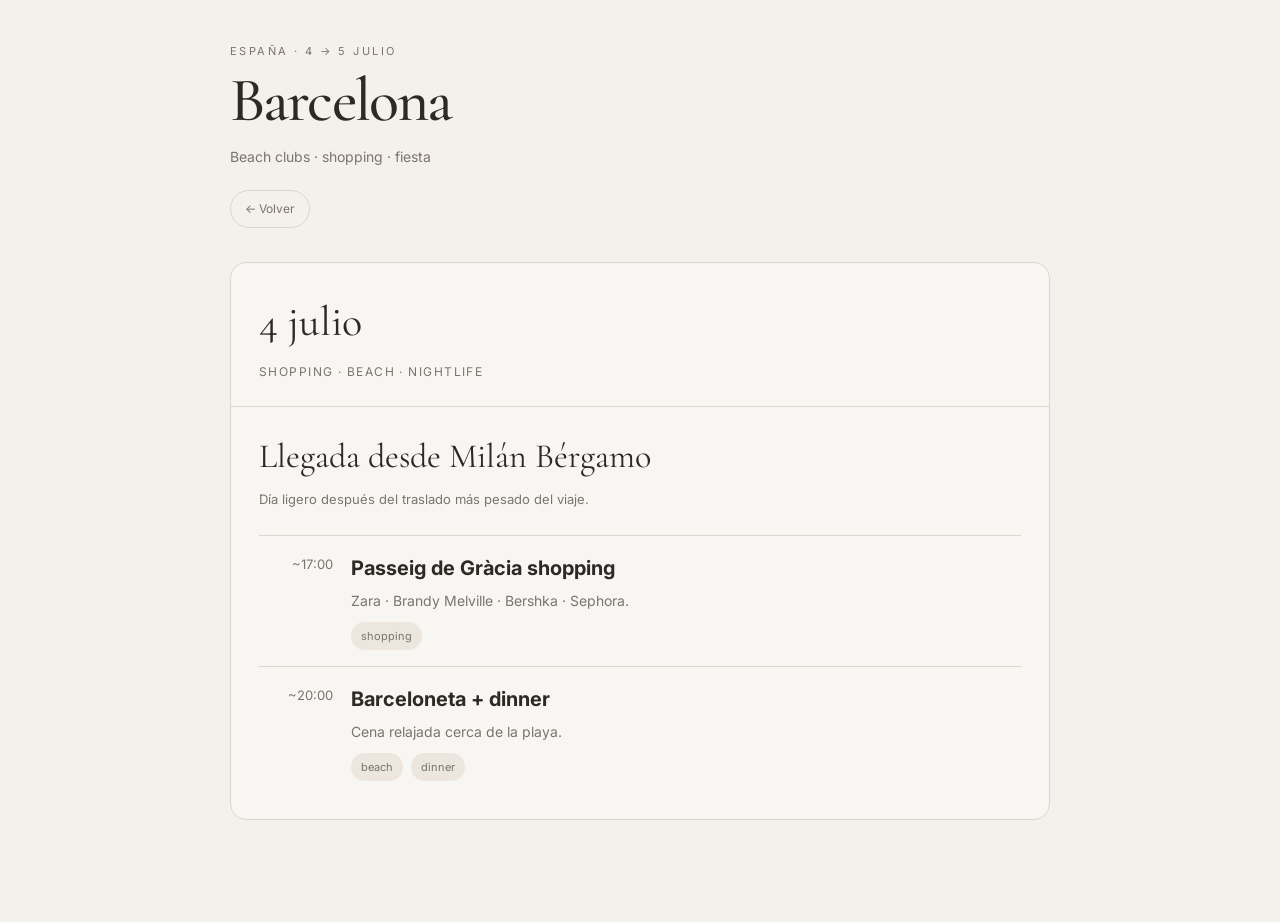
==== barcelona.html @ 3a307a28 "added europe itinerary pages" ====
<!DOCTYPE html>
<html lang="es">

<head>
  <meta charset="UTF-8" />
  <meta name="viewport" content="width=device-width, initial-scale=1.0" />

  <title>Barcelona · Europa 2026</title>

  <link rel="preconnect" href="https://fonts.googleapis.com">
  <link rel="preconnect" href="https://fonts.gstatic.com" crossorigin>

  <link href="https://fonts.googleapis.com/css2?family=Cormorant+Garamond:wght@400;500;600&family=Inter:wght@300;400;500&display=swap" rel="stylesheet">

  <link rel="stylesheet" href="styles.css">
</head>

<body>

<div class="container">

  <div class="hero">
    <div class="eyebrow">España · 4 → 5 julio</div>

    <h1>Barcelona</h1>

    <div class="hero-sub">
      Beach clubs · shopping · fiesta
    </div>

    <div class="nav">
      <a href="index.html">← Volver</a>
    </div>
  </div>

  <div class="city">

    <div class="city-header">
      <div class="city-name">4 julio</div>

      <div class="city-dates">
        shopping · beach · nightlife
      </div>
    </div>

    <div class="section">

      <div class="day-title">
        Llegada desde Milán Bérgamo
      </div>

      <div class="day-sub">
        Día ligero después del traslado más pesado del viaje.
      </div>

      <div class="item">
        <div class="time">~17:00</div>

        <div class="content">
          <h4>Passeig de Gràcia shopping</h4>

          <p>
            Zara · Brandy Melville · Bershka · Sephora.
          </p>

          <div class="tags">
            <span class="tag">shopping</span>
          </div>
        </div>
      </div>

      <div class="item">
        <div class="time">~20:00</div>

        <div class="content">
          <h4>Barceloneta + dinner</h4>

          <p>
            Cena relajada cerca de la playa.
          </p>

          <div class="tags">
            <span class="tag">beach</span>
            <span class="tag">dinner</span>
          </div>
        </div>
      </div>

    </div>

  </div>

</div>

<script src="script.js"></script>

</body>

</html>
---- styles.css ----
:root {
  --bg: #f4f1ed;
  --card: #f8f6f3;
  --line: #ddd5cb;
  --text: #2d2a26;
  --muted: #7b746d;
  --accent: #c96c3b;
  --olive: #67704d;
  --blue: #51647c;
  --gold: #c79c43;
  --tag: #ece6df;
}

* {
  margin: 0;
  padding: 0;
  box-sizing: border-box;
}

body {
  background: var(--bg);
  color: var(--text);
  font-family: 'Inter', sans-serif;
  line-height: 1.65;
  padding: 42px 18px 80px;
}

.container {
  max-width: 820px;
  margin: 0 auto;
}

.hero {
  margin-bottom: 34px;
}

.eyebrow {
  font-size: 11px;
  letter-spacing: .22em;
  text-transform: uppercase;
  color: var(--muted);
  margin-bottom: 12px;
}

h1 {
  font-family: 'Cormorant Garamond', serif;
  font-size: 62px;
  font-weight: 500;
  letter-spacing: -.03em;
  line-height: .95;
  margin-bottom: 14px;
}

.hero-sub {
  max-width: 620px;
  color: var(--muted);
  font-size: 14px;
}

.nav {
  display: flex;
  flex-wrap: wrap;
  gap: 10px;
  margin-top: 22px;
}

.nav a {
  text-decoration: none;
  color: var(--muted);
  border: 1px solid var(--line);
  padding: 8px 14px;
  border-radius: 999px;
  font-size: 12px;
}

.city {
  background: var(--card);
  border: 1px solid var(--line);
  border-radius: 16px;
  overflow: hidden;
  margin-bottom: 22px;
}

.city-header {
  padding: 24px 28px;
}

.city-name {
  font-family: 'Cormorant Garamond', serif;
  font-size: 42px;
}

.city-dates {
  font-size: 12px;
  letter-spacing: .12em;
  text-transform: uppercase;
  color: var(--muted);
  margin-top: 6px;
}

.section {
  padding: 22px 28px;
  border-top: 1px solid var(--line);
}

.section-title {
  font-size: 11px;
  letter-spacing: .22em;
  text-transform: uppercase;
  color: var(--muted);
  margin-bottom: 18px;
}

.day-title {
  font-family: 'Cormorant Garamond', serif;
  font-size: 34px;
  margin-bottom: 4px;
}

.day-sub {
  font-size: 13px;
  color: var(--muted);
  margin-bottom: 24px;
}

.item {
  display: grid;
  grid-template-columns: 74px 1fr;
  gap: 18px;
  padding: 16px 0;
  border-top: 1px solid var(--line);
}

.time {
  font-size: 13px;
  color: var(--muted);
  text-align: right;
  padding-top: 2px;
}

.content h4 {
  font-size: 20px;
  margin-bottom: 4px;
}

.content p {
  color: var(--muted);
  font-size: 14px;
}

.tags {
  display: flex;
  gap: 8px;
  flex-wrap: wrap;
  margin-top: 10px;
}

.tag {
  padding: 5px 10px;
  border-radius: 999px;
  font-size: 11px;
  background: var(--tag);
  color: var(--muted);
}

.note {
  margin-top: 24px;
  background: #efe8de;
  border-left: 3px solid var(--gold);
  padding: 16px 18px;
  border-radius: 0 10px 10px 0;
  font-size: 14px;
  color: #756d63;
}
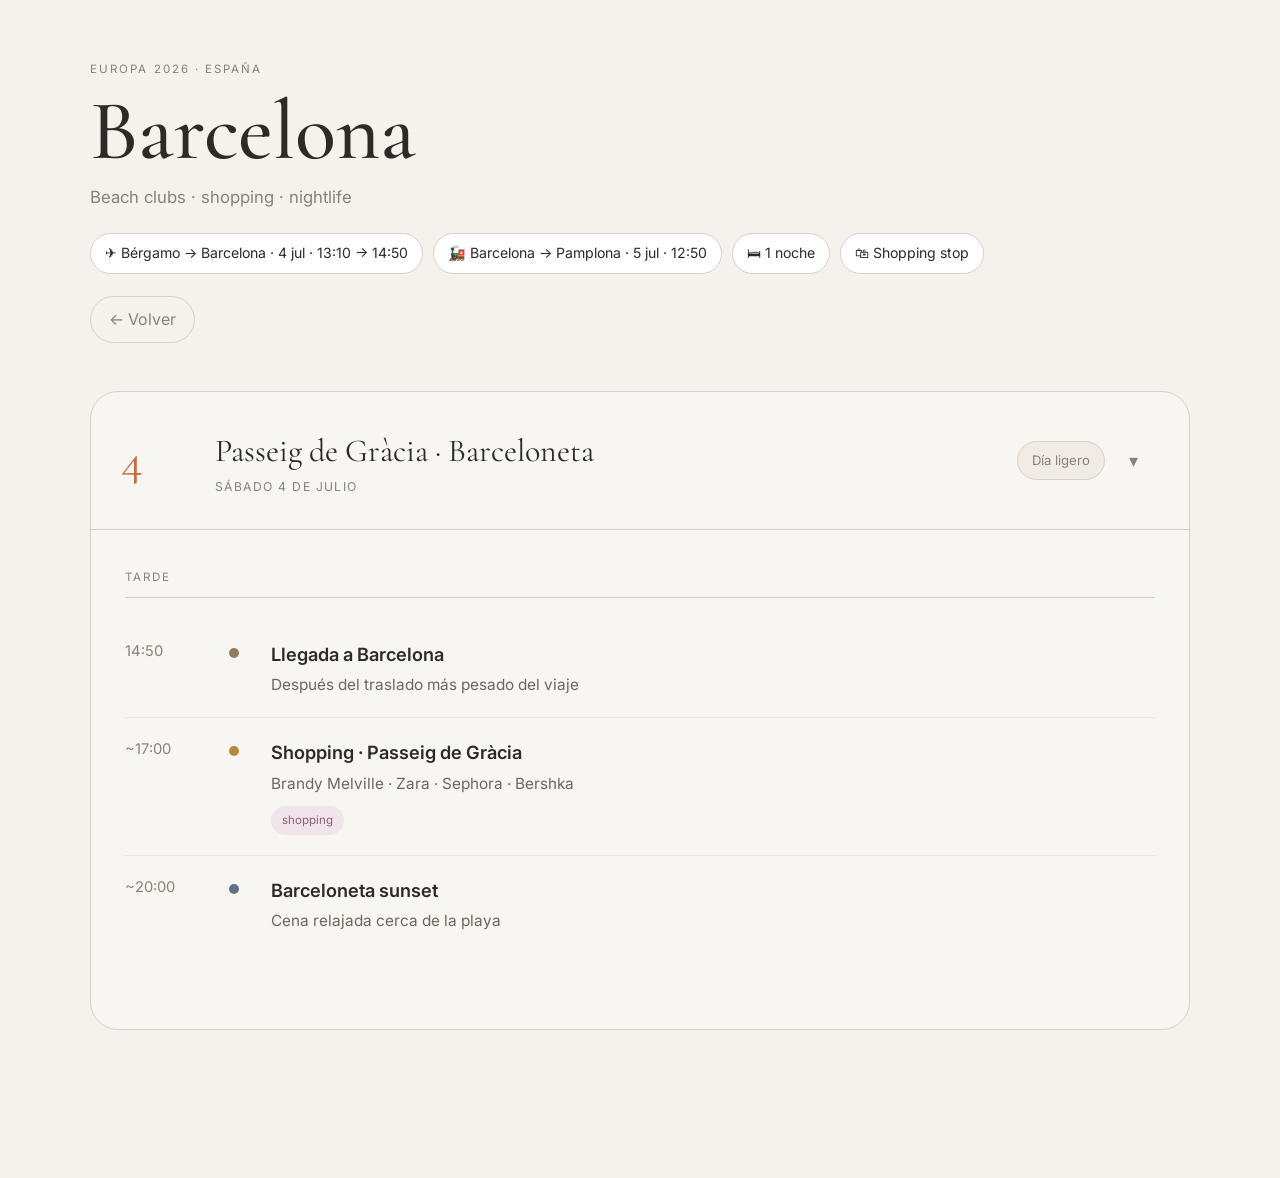
==== commit 6802ac30: "changed the itinerary" ====
--- a/barcelona.html
+++ b/barcelona.html
@@ -1,99 +1,116 @@
 <!DOCTYPE html>
 <html lang="es">
-
 <head>
-  <meta charset="UTF-8" />
-  <meta name="viewport" content="width=device-width, initial-scale=1.0" />
-
-  <title>Barcelona · Europa 2026</title>
-
-  <link rel="preconnect" href="https://fonts.googleapis.com">
-  <link rel="preconnect" href="https://fonts.gstatic.com" crossorigin>
-
-  <link href="https://fonts.googleapis.com/css2?family=Cormorant+Garamond:wght@400;500;600&family=Inter:wght@300;400;500&display=swap" rel="stylesheet">
-
-  <link rel="stylesheet" href="styles.css">
+<meta charset="UTF-8">
+<meta name="viewport" content="width=device-width, initial-scale=1.0">
+<title>Barcelona · Europa 2026</title>
+<link rel="stylesheet" href="styles.css">
 </head>
 
 <body>
 
 <div class="container">
 
-  <div class="hero">
-    <div class="eyebrow">España · 4 → 5 julio</div>
+<div class="hero">
 
-    <h1>Barcelona</h1>
+<div class="hero-eyebrow">Europa 2026 · España</div>
 
-    <div class="hero-sub">
-      Beach clubs · shopping · fiesta
-    </div>
+<h1 class="hero-title">Barcelona</h1>
 
-    <div class="nav">
-      <a href="index.html">← Volver</a>
-    </div>
-  </div>
+<div class="hero-sub">
+Beach clubs · shopping · nightlife
+</div>
 
-  <div class="city">
+<div class="hero-meta">
+<div class="hero-chip">✈ Bérgamo → Barcelona · 4 jul · 13:10 → 14:50</div>
+<div class="hero-chip">🚂 Barcelona → Pamplona · 5 jul · 12:50</div>
+<div class="hero-chip">🛏 1 noche</div>
+<div class="hero-chip">🛍 Shopping stop</div>
+</div>
 
-    <div class="city-header">
-      <div class="city-name">4 julio</div>
-
-      <div class="city-dates">
-        shopping · beach · nightlife
-      </div>
-    </div>
-
-    <div class="section">
-
-      <div class="day-title">
-        Llegada desde Milán Bérgamo
-      </div>
-
-      <div class="day-sub">
-        Día ligero después del traslado más pesado del viaje.
-      </div>
-
-      <div class="item">
-        <div class="time">~17:00</div>
-
-        <div class="content">
-          <h4>Passeig de Gràcia shopping</h4>
-
-          <p>
-            Zara · Brandy Melville · Bershka · Sephora.
-          </p>
-
-          <div class="tags">
-            <span class="tag">shopping</span>
-          </div>
-        </div>
-      </div>
-
-      <div class="item">
-        <div class="time">~20:00</div>
-
-        <div class="content">
-          <h4>Barceloneta + dinner</h4>
-
-          <p>
-            Cena relajada cerca de la playa.
-          </p>
-
-          <div class="tags">
-            <span class="tag">beach</span>
-            <span class="tag">dinner</span>
-          </div>
-        </div>
-      </div>
-
-    </div>
-
-  </div>
+<a href="index.html" class="nav-back">← Volver</a>
 
 </div>
 
-<script src="script.js"></script>
+<div class="day open" id="bar1">
+
+<div class="day-header" onclick="toggle('bar1')">
+
+<div class="day-num">4</div>
+
+<div>
+<div class="day-name">Passeig de Gràcia · Barceloneta</div>
+<div class="day-date">Sábado 4 de julio</div>
+</div>
+
+<div class="day-theme">Día ligero</div>
+
+<div class="day-toggle">▾</div>
+
+</div>
+
+<div class="day-body">
+
+<div class="section">
+
+<div class="section-label">Tarde</div>
+
+<div class="item">
+<div class="item-time">14:50</div>
+<div class="item-dot"><span class="dot dot-tip"></span></div>
+
+<div class="item-content">
+<div class="item-name">Llegada a Barcelona</div>
+
+<div class="item-sub">
+Después del traslado más pesado del viaje
+</div>
+</div>
+</div>
+
+<div class="item">
+<div class="item-time">~17:00</div>
+<div class="item-dot"><span class="dot dot-bar"></span></div>
+
+<div class="item-content">
+<div class="item-name">Shopping · Passeig de Gràcia</div>
+
+<div class="item-sub">
+Brandy Melville · Zara · Sephora · Bershka
+</div>
+
+<div class="tags">
+<span class="tag tag-book">shopping</span>
+</div>
+</div>
+</div>
+
+<div class="item">
+<div class="item-time">~20:00</div>
+<div class="item-dot"><span class="dot dot-sight"></span></div>
+
+<div class="item-content">
+<div class="item-name">Barceloneta sunset</div>
+
+<div class="item-sub">
+Cena relajada cerca de la playa
+</div>
+</div>
+</div>
+
+</div>
+
+</div>
+
+</div>
+
+</div>
+
+<script>
+function toggle(id){
+document.getElementById(id).classList.toggle('open');
+}
+</script>
 
 </body>
-
 </html>
--- a/styles.css
+++ b/styles.css
@@ -1,174 +1,353 @@
-:root {
-  --bg: #f4f1ed;
-  --card: #f8f6f3;
-  --line: #ddd5cb;
-  --text: #2d2a26;
-  --muted: #7b746d;
-  --accent: #c96c3b;
-  --olive: #67704d;
-  --blue: #51647c;
-  --gold: #c79c43;
-  --tag: #ece6df;
-}
-
-* {
-  margin: 0;
-  padding: 0;
-  box-sizing: border-box;
-}
-
-body {
-  background: var(--bg);
-  color: var(--text);
-  font-family: 'Inter', sans-serif;
-  line-height: 1.65;
-  padding: 42px 18px 80px;
-}
-
-.container {
-  max-width: 820px;
-  margin: 0 auto;
-}
-
-.hero {
-  margin-bottom: 34px;
-}
-
-.eyebrow {
-  font-size: 11px;
-  letter-spacing: .22em;
-  text-transform: uppercase;
-  color: var(--muted);
-  margin-bottom: 12px;
-}
-
-h1 {
-  font-family: 'Cormorant Garamond', serif;
-  font-size: 62px;
-  font-weight: 500;
-  letter-spacing: -.03em;
-  line-height: .95;
-  margin-bottom: 14px;
-}
-
-.hero-sub {
-  max-width: 620px;
-  color: var(--muted);
-  font-size: 14px;
-}
-
-.nav {
-  display: flex;
-  flex-wrap: wrap;
-  gap: 10px;
-  margin-top: 22px;
-}
-
-.nav a {
-  text-decoration: none;
-  color: var(--muted);
-  border: 1px solid var(--line);
-  padding: 8px 14px;
-  border-radius: 999px;
-  font-size: 12px;
-}
-
-.city {
-  background: var(--card);
-  border: 1px solid var(--line);
-  border-radius: 16px;
-  overflow: hidden;
-  margin-bottom: 22px;
-}
-
-.city-header {
-  padding: 24px 28px;
-}
-
-.city-name {
-  font-family: 'Cormorant Garamond', serif;
-  font-size: 42px;
-}
-
-.city-dates {
-  font-size: 12px;
-  letter-spacing: .12em;
-  text-transform: uppercase;
-  color: var(--muted);
-  margin-top: 6px;
-}
-
-.section {
-  padding: 22px 28px;
-  border-top: 1px solid var(--line);
-}
-
-.section-title {
-  font-size: 11px;
-  letter-spacing: .22em;
-  text-transform: uppercase;
-  color: var(--muted);
-  margin-bottom: 18px;
-}
-
-.day-title {
-  font-family: 'Cormorant Garamond', serif;
-  font-size: 34px;
-  margin-bottom: 4px;
-}
-
-.day-sub {
-  font-size: 13px;
-  color: var(--muted);
-  margin-bottom: 24px;
-}
-
-.item {
-  display: grid;
-  grid-template-columns: 74px 1fr;
-  gap: 18px;
-  padding: 16px 0;
-  border-top: 1px solid var(--line);
-}
-
-.time {
-  font-size: 13px;
-  color: var(--muted);
-  text-align: right;
-  padding-top: 2px;
-}
-
-.content h4 {
-  font-size: 20px;
-  margin-bottom: 4px;
-}
-
-.content p {
-  color: var(--muted);
-  font-size: 14px;
-}
-
-.tags {
-  display: flex;
-  gap: 8px;
-  flex-wrap: wrap;
-  margin-top: 10px;
-}
-
-.tag {
-  padding: 5px 10px;
-  border-radius: 999px;
-  font-size: 11px;
-  background: var(--tag);
-  color: var(--muted);
-}
-
-.note {
-  margin-top: 24px;
-  background: #efe8de;
-  border-left: 3px solid var(--gold);
-  padding: 16px 18px;
-  border-radius: 0 10px 10px 0;
-  font-size: 14px;
-  color: #756d63;
+@import url('https://fonts.googleapis.com/css2?family=Cormorant+Garamond:wght@400;500;600;700&family=Inter:wght@300;400;500;600&display=swap');
+
+:root{
+  --bg:#f5f1ed;
+  --card:#f8f6f3;
+  --border:#d8cfc7;
+  --text:#2e2a27;
+  --muted:#8a8178;
+
+  --must:#c96b3b;
+  --sight:#5d7188;
+  --eat:#6f8757;
+  --bar:#b58a3a;
+  --tip:#8f7d62;
+}
+
+*{
+  margin:0;
+  padding:0;
+  box-sizing:border-box;
+}
+
+body{
+  background:var(--bg);
+  color:var(--text);
+  font-family:'Inter',sans-serif;
+  line-height:1.6;
+}
+
+.container{
+  width:min(1100px,92%);
+  margin:auto;
+  padding:60px 0 120px;
+}
+
+.hero{
+  margin-bottom:48px;
+}
+
+.hero-eyebrow{
+  text-transform:uppercase;
+  letter-spacing:.18em;
+  font-size:.72rem;
+  color:var(--muted);
+  margin-bottom:14px;
+}
+
+.hero-title{
+  font-family:'Cormorant Garamond',serif;
+  font-size:5.3rem;
+  line-height:.92;
+  font-weight:500;
+  margin-bottom:14px;
+}
+
+.hero-sub{
+  color:var(--muted);
+  font-size:1.05rem;
+  margin-bottom:22px;
+}
+
+.hero-meta{
+  display:flex;
+  flex-wrap:wrap;
+  gap:10px;
+}
+
+.hero-chip{
+  border:1px solid var(--border);
+  border-radius:999px;
+  padding:8px 14px;
+  font-size:.88rem;
+  background:white;
+}
+
+.legend{
+  display:flex;
+  gap:24px;
+  flex-wrap:wrap;
+  margin-bottom:34px;
+  color:var(--muted);
+  font-size:.92rem;
+}
+
+.legend-item{
+  display:flex;
+  align-items:center;
+  gap:8px;
+}
+
+.dot{
+  width:10px;
+  height:10px;
+  border-radius:50%;
+  display:inline-block;
+}
+
+.dot-must{background:var(--must);}
+.dot-sight{background:var(--sight);}
+.dot-eat{background:var(--eat);}
+.dot-bar{background:var(--bar);}
+.dot-tip{background:var(--tip);}
+
+.day{
+  border:1px solid var(--border);
+  border-radius:28px;
+  overflow:hidden;
+  margin-bottom:28px;
+  background:var(--card);
+}
+
+.day-header{
+  display:grid;
+  grid-template-columns:70px 1fr auto 30px;
+  align-items:center;
+  gap:24px;
+  padding:30px;
+  cursor:pointer;
+}
+
+.day-num{
+  font-family:'Cormorant Garamond',serif;
+  font-size:3rem;
+  color:var(--must);
+}
+
+.day-name{
+  font-family:'Cormorant Garamond',serif;
+  font-size:2rem;
+}
+
+.day-date{
+  color:var(--muted);
+  text-transform:uppercase;
+  letter-spacing:.12em;
+  font-size:.76rem;
+}
+
+.day-theme{
+  border:1px solid var(--border);
+  border-radius:999px;
+  padding:8px 14px;
+  font-size:.82rem;
+  color:var(--muted);
+  background:#f0ebe5;
+}
+
+.day-toggle{
+  font-size:1.1rem;
+  color:var(--muted);
+}
+
+.day-body{
+  display:none;
+  border-top:1px solid var(--border);
+  padding:38px 34px 34px;
+}
+
+.day.open .day-body{
+  display:block;
+}
+
+.section{
+  margin-bottom:42px;
+}
+
+.section-label{
+  text-transform:uppercase;
+  letter-spacing:.18em;
+  color:var(--muted);
+  font-size:.72rem;
+  margin-bottom:22px;
+  padding-bottom:10px;
+  border-bottom:1px solid var(--border);
+}
+
+.item{
+  display:grid;
+  grid-template-columns:90px 28px 1fr;
+  gap:14px;
+  padding:20px 0;
+  border-bottom:1px solid rgba(0,0,0,.06);
+}
+
+.item:last-child{
+  border-bottom:none;
+}
+
+.item-time{
+  color:var(--muted);
+  font-size:.92rem;
+}
+
+.item-content{
+  padding-right:10px;
+}
+
+.item-name{
+  font-size:1.14rem;
+  font-weight:600;
+  margin-bottom:4px;
+}
+
+.item-name.must{
+  color:var(--must);
+}
+
+.item-sub{
+  color:#6f655d;
+  font-size:.96rem;
+}
+
+.tags{
+  margin-top:10px;
+  display:flex;
+  flex-wrap:wrap;
+  gap:8px;
+}
+
+.tag{
+  border-radius:999px;
+  padding:5px 11px;
+  font-size:.72rem;
+  background:#ece6df;
+  color:#6c635c;
+}
+
+.tag-must{
+  background:#f3ddd2;
+  color:#a14f25;
+}
+
+.tag-sight{
+  background:#dce5ee;
+  color:#4f657f;
+}
+
+.tag-eat{
+  background:#e1ead9;
+  color:#587140;
+}
+
+.tag-bar{
+  background:#f2e4bf;
+  color:#98752c;
+}
+
+.tag-book{
+  background:#efe5ea;
+  color:#8b5f75;
+}
+
+.note{
+  background:#eee8e1;
+  border-left:4px solid #d4b15c;
+  padding:18px 18px;
+  border-radius:12px;
+  color:#665d56;
+  font-size:.95rem;
+}
+
+.pending-box{
+  margin-top:50px;
+  border:1px solid var(--border);
+  border-radius:24px;
+  padding:30px;
+  background:var(--card);
+}
+
+.pending-box h3{
+  font-family:'Cormorant Garamond',serif;
+  font-size:2rem;
+  margin-bottom:18px;
+}
+
+.pending-list{
+  padding-left:18px;
+  color:#6c635c;
+}
+
+.quickref{
+  margin-top:40px;
+  display:grid;
+  grid-template-columns:repeat(auto-fit,minmax(240px,1fr));
+  gap:20px;
+}
+
+.qr-card{
+  border:1px solid var(--border);
+  border-radius:22px;
+  padding:24px;
+  background:var(--card);
+}
+
+.qr-title{
+  font-family:'Cormorant Garamond',serif;
+  font-size:1.5rem;
+  margin-bottom:14px;
+}
+
+.qr-list{
+  list-style:none;
+}
+
+.qr-list li{
+  margin-bottom:12px;
+}
+
+.qr-list span{
+  display:block;
+  color:var(--muted);
+  font-size:.88rem;
+}
+
+.footer{
+  text-align:center;
+  color:var(--muted);
+  margin-top:70px;
+  font-size:.9rem;
+}
+
+.nav-back{
+  display:inline-flex;
+  align-items:center;
+  gap:8px;
+  margin-top:22px;
+  text-decoration:none;
+  color:var(--muted);
+  border:1px solid var(--border);
+  border-radius:999px;
+  padding:10px 18px;
+}
+
+@media(max-width:800px){
+
+  .hero-title{
+    font-size:3.6rem;
+  }
+
+  .day-header{
+    grid-template-columns:50px 1fr;
+  }
+
+  .day-theme,
+  .day-toggle{
+    display:none;
+  }
+
+  .item{
+    grid-template-columns:70px 20px 1fr;
+  }
+
 }
